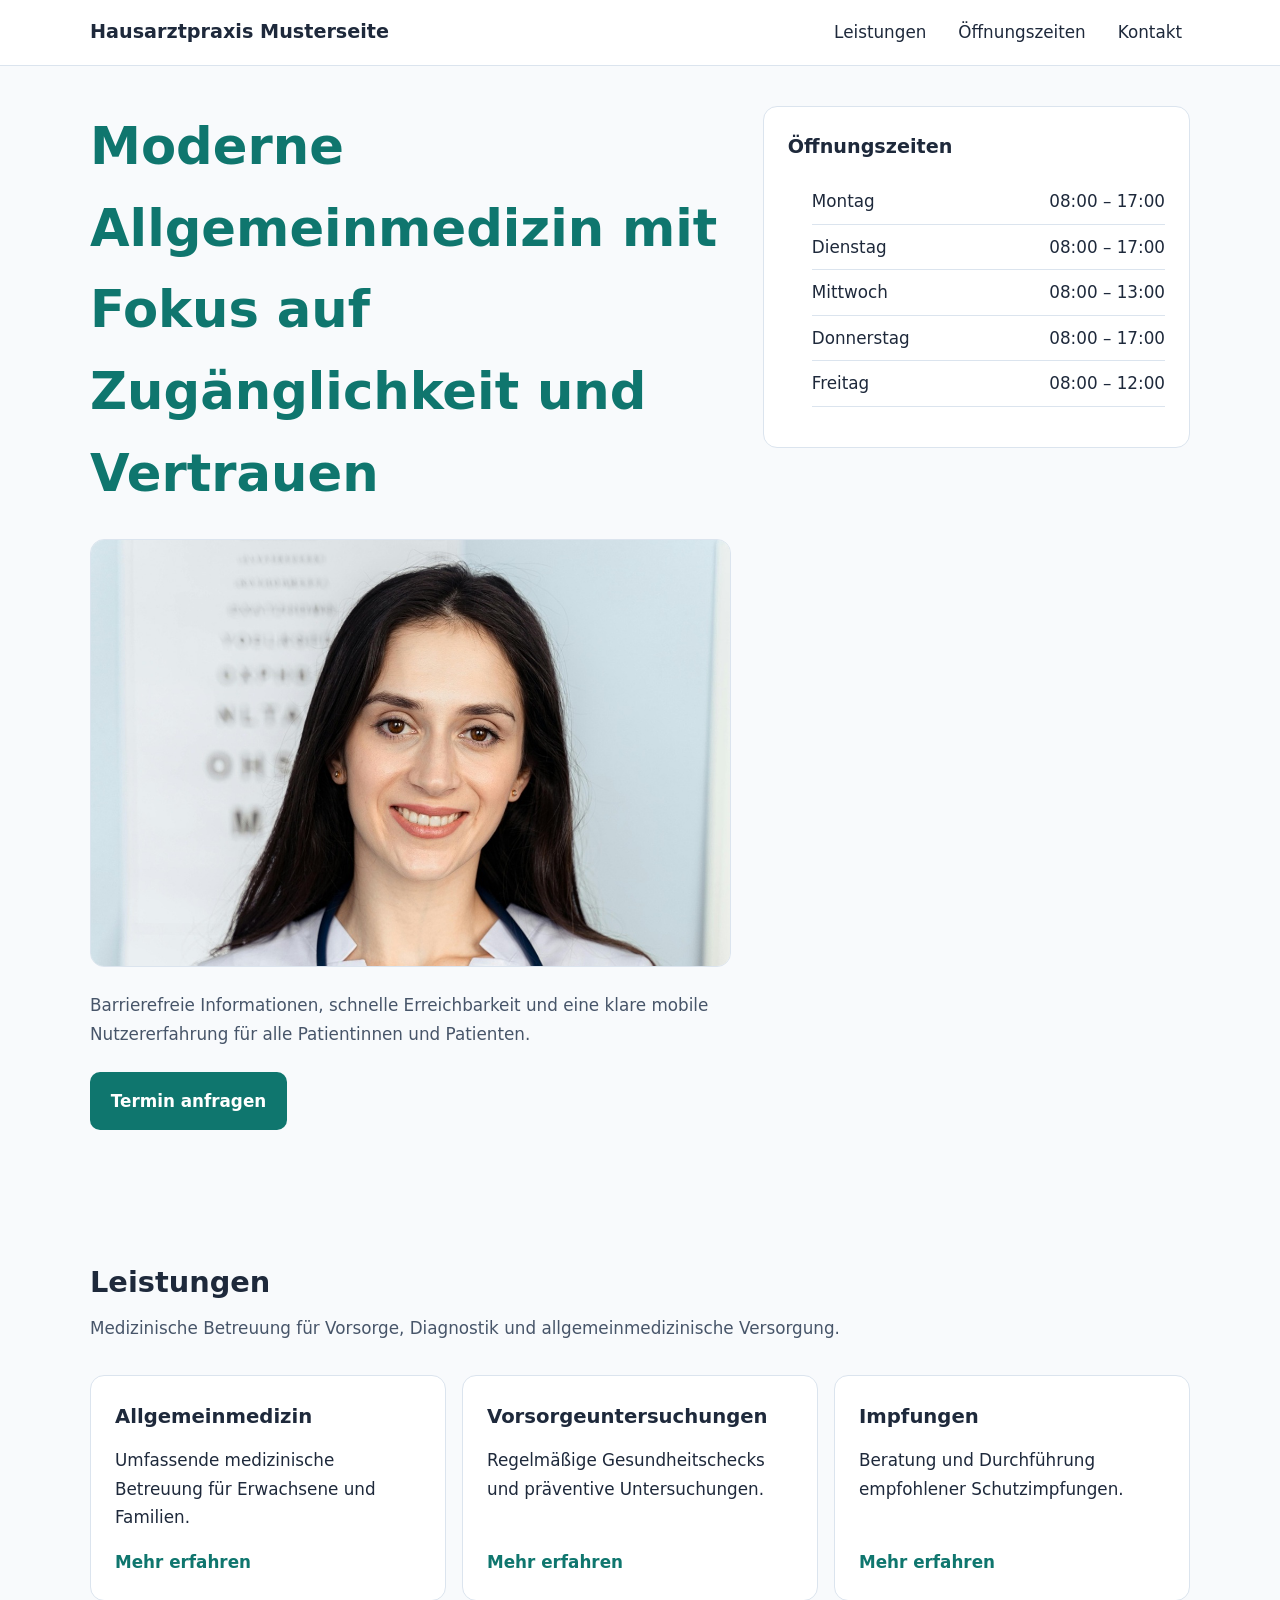
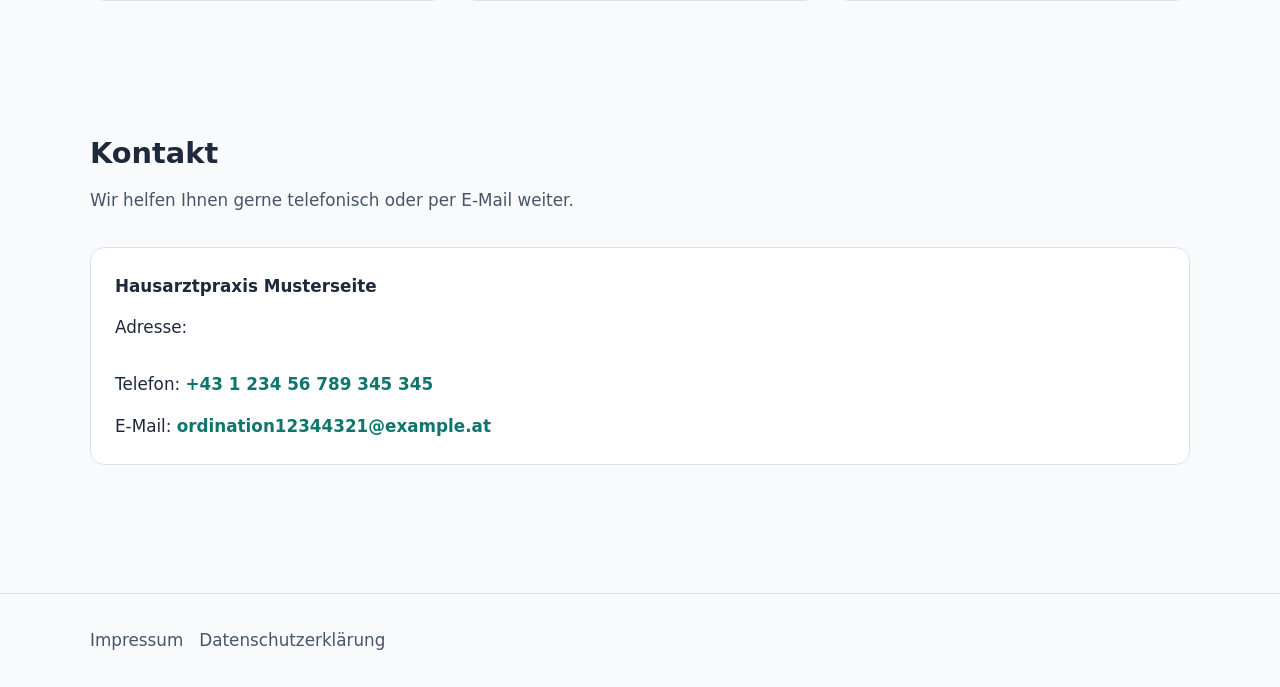
==== index.html @ db3a874a "delete test rename a href" ====
<!doctype html>
<html lang="de" dir="ltr">
  <head>
    <!-- Technische Grundlagen -->
    <meta charset="UTF-8" />
    <meta name="viewport" content="width=device-width, initial-scale=1.0" />

    <!-- SEO -->
    <title>Musterseite</title>
    <meta
      name="description"
      content="Musterseite"
    />
    <meta name="robots" content="index, follow" />

    <!-- Open Graph -->
    <meta property="og:type" content="website" />
    <meta property="og:title" content="Musterseite" />
    <meta
      property="og:description"
      content="Musterseite"
    />
    <!-- Absoluter Pfad für Social-Media-Vorschau -->
    <meta property="og:image" content="https://..." />
    <link rel="stylesheet" href="css/style.css" />
  </head>

  <body>
    <!-- Skip Link -->
    <a href="#main-content" class="skip-link"> Zum Inhalt springen </a>

    <!-- Header -->
    <header class="site-header">
      <div class="container header-inner">
        <a href="index.html" class="logo"> Hausarztpraxis Musterseite</a>

        <nav aria-label="Hauptnavigation">
          <ul class="nav-list">
            <li><a href="#leistungen">Leistungen</a></li>
            <li><a href="#oeffnungszeiten">Öffnungszeiten</a></li>
            <li><a href="#kontakt">Kontakt</a></li>
          </ul>
        </nav>
      </div>
    </header>

    <!-- Main -->
    <main id="main-content" tabindex="-1">
      <!-- Hero & Öffnungszeiten -->
      <section class="hero">
        <div class="container hero-content">
          <div class="hero-text">
            <h1>
              Moderne Allgemeinmedizin mit Fokus auf Zugänglichkeit und
              Vertrauen
            </h1>

            <!-- Lokaler Bildpfad aus deinem assets-Ordner -->
            <img
              src="../assets/img/aerztin.jpg"
              alt="Eine freundlich lächelnde Ärztin mit Stethoskop in einer hellen, modernen Arztpraxis."
              class="hero-image"
              width="1200"
              height="800"
            />

            <p>
              Barrierefreie Informationen, schnelle Erreichbarkeit und eine
              klare mobile Nutzererfahrung für alle Patientinnen und Patienten.
            </p>
            <a href="#kontakt" class="button"> Termin anfragen </a>
          </div>

          <!-- Öffnungszeiten -->
          <aside
            class="hero-card"
            id="oeffnungszeiten"
            aria-labelledby="hours-title"
          >
            <h2 id="hours-title">Öffnungszeiten</h2>

            <ul class="opening-hours">
              <li>
                <span>Montag</span>
                <span>08:00 – 17:00</span>
              </li>
              <li>
                <span>Dienstag</span>
                <span>08:00 – 17:00</span>
              </li>
              <li>
                <span>Mittwoch</span>
                <span>08:00 – 13:00</span>
              </li>
              <li>
                <span>Donnerstag</span>
                <span>08:00 – 17:00</span>
              </li>
              <li>
                <span>Freitag</span>
                <span>08:00 – 12:00</span>
              </li>
            </ul>
          </aside>
        </div>
      </section>

      <!-- Leistungen (KORRIGIERT: tabindex="-1" ermöglicht flüssiges Weitertabben nach Ankersprung) -->
      <section id="leistungen" aria-labelledby="services-title" tabindex="-1">
        <div class="container">
          <div class="section-title">
            <h2 id="services-title">Leistungen</h2>
            <p>
              Medizinische Betreuung für Vorsorge, Diagnostik und
              allgemeinmedizinische Versorgung.
            </p>
          </div>

          <!-- KORRIGIERT: Barrierefreie "Mehr erfahren"-Links mit sr-only Zusatz -->
          <div class="services-grid">
            <article class="service-card">
              <h3>Allgemeinmedizin</h3>
              <p>
                Umfassende medizinische Betreuung für Erwachsene und Familien.
              </p>
              <a
                href="leistungen.html#allgemeinmedizin-title"
                class="service-link"
              >
                Mehr erfahren
                <span class="sr-only"
                  >über Allgemeinmedizin & Akutversorgung</span
                >
              </a>
            </article>

            <article class="service-card">
              <h3>Vorsorgeuntersuchungen</h3>
              <p>
                Regelmäßige Gesundheitschecks und präventive Untersuchungen.
              </p>
              <a href="leistungen.html#vorsorge-title" class="service-link">
                Mehr erfahren
                <span class="sr-only">über Vorsorgeuntersuchungen</span>
              </a>
            </article>

            <article class="service-card">
              <h3>Impfungen</h3>
              <p>Beratung und Durchführung empfohlener Schutzimpfungen.</p>
              <a href="leistungen.html#impfung-title" class="service-link">
                Mehr erfahren
                <span class="sr-only">über Impfberatung & Impfungen</span>
              </a>
            </article>
          </div>
        </div>
      </section>

      <!-- Kontakt (KORRIGIERT: tabindex="-1" fixiert den Tastatur-Fokus nach Ankersprung) -->
      <section id="kontakt" aria-labelledby="contact-title" tabindex="-1">
        <div class="container">
          <div class="section-title">
            <h2 id="contact-title">Kontakt</h2>
            <p>Wir helfen Ihnen gerne telefonisch oder per E-Mail weiter.</p>
          </div>

          <div class="contact-box">
            <address>
              <p><strong>Hausarztpraxis Musterseite</strong></p>
              <p>Adresse: </p>
              <br />
              <p>
                Telefon:
                <a href="tel:+43123456789345345" class="contact-link">
                  +43 1 234 56 789 345 345 
                </a>
              </p>
              <p>
                E-Mail:
                <a href="mailto:ordination12344321@example.at" class="contact-link">
                  ordination12344321@example.at
                </a>
              </p>
            </address>
          </div>
        </div>
      </section>
    </main>

    <!-- Footer -->

    <!-- FERTIGER FOOTER FÜR ALLE DATEIEN -->
    <footer>
      <div class="container footer-inner">
        <nav aria-label="Rechtliche Links">
          <ul class="footer-nav">
            <!-- Präzise Verlinkung auf deine HTML-Dateien -->
            <li><a href="impressum.html">Impressum</a></li>
            <li><a href="datenschutz.html">Datenschutzerklärung</a></li>
          </ul>
        </nav>
      </div>
    </footer>
  </body>
</html>
---- css/style.css ----
/* ==========================================================================
   1. DESIGN-SYSTEM (Zentrale CSS-Variablen)
   ========================================================================== */
:root {
  --color-bg: #f8fafc;
  --color-surface: #ffffff;
  --color-text: #1e293b;
  --color-muted: #475569;
  --color-primary: #0f766e;
  --color-primary-hover: #115e59;
  --color-border: #dbe4ee;

  --radius: 14px;

  --space-xs: 0.5rem;
  --space-sm: 1rem;
  --space-md: 1.5rem;
  --space-lg: 2.5rem;
  --space-xl: 4rem;

  --container-wide: 1100px; /* Für Startseite (index.html) */
  --container-narrow: 800px; /* Für Lesbarkeits-Fokus (Leistungen, Impressum, DSGVO) */

  --font-main:
    system-ui, -apple-system, BlinkMacSystemFont, "Segoe UI", Roboto, Helvetica,
    Arial, sans-serif;
}

/* ==========================================================================
   2. GLOBAL RESET & BASICS
   ========================================================================== */
* {
  box-sizing: border-box;
  margin: 0;
  padding: 0;
}

html {
  scroll-behavior: smooth;
}

body {
  font-family: var(--font-main);
  background: var(--color-bg);
  color: var(--color-text);
  line-height: 1.7;
  font-size: 1.05rem;
}

img {
  max-width: 100%;
  display: block;
}

a {
  color: inherit;
}

/* ==========================================================================
   3. BARRIEREFREIHEIT & FOKUS (A11y)
   ========================================================================== */
.skip-link {
  position: absolute;
  top: -100px;
  left: 1rem;
  background: var(--color-primary);
  color: white;
  padding: 0.8rem 1.2rem;
  border-radius: 6px;
  text-decoration: none;
  font-weight: 600;
  z-index: 100;
  transition: top 0.2s ease;
}

.skip-link:focus {
  top: 1rem;
  outline: 3px solid black;
}

a:focus,
button:focus,
summary:focus {
  outline: none;
}

a:focus-visible,
button:focus-visible,
summary:focus-visible,
section:focus-visible,
.contact-box:focus-visible {
  outline: 3px solid var(--color-primary);
  outline-offset: 4px;
  border-radius: 4px;
}

.sr-only {
  position: absolute;
  width: 1px;
  height: 1px;
  padding: 0;
  margin: -1px;
  overflow: hidden;
  clip: rect(0, 0, 0, 0);
  white-space: nowrap;
  border: 0;
}

/* ==========================================================================
   4. LAYOUT-BEHÄLTER
   ========================================================================== */
/* Breiter Container (z. B. Startseite mit Raster) */
.container {
  width: min(100% - 2rem, var(--container-wide));
  margin-inline: auto;
}

/* Schmaler Container für optimale Text-Lesbarkeit */
.container-text {
  width: min(100% - 2rem, var(--container-narrow));
  margin-inline: auto;
}

section {
  padding-block: var(--space-xl);
}

section:focus {
  outline: none;
}

/* ==========================================================================
   5. HEADER & NAVIGATION
   ========================================================================== */
.site-header {
  background: var(--color-surface);
  border-bottom: 1px solid var(--color-border);
  position: sticky;
  top: 0;
  z-index: 50;
}

.header-inner {
  display: flex;
  flex-direction: column;
  gap: 1rem;
  padding-block: 1rem;
}

.logo {
  font-size: 1.2rem;
  font-weight: 700;
  text-decoration: none;
}

.nav-list {
  list-style: none;
  display: flex;
  flex-wrap: wrap;
  gap: 1rem;
}

.nav-list a {
  text-decoration: none;
  font-weight: 500;
  padding: 0.25rem 0.5rem;
  border-radius: 4px;
}

.nav-list a:hover {
  color: var(--color-primary);
  background: #f1f5f9;
}

/* ==========================================================================
   6. HERO-SEKTION (STARTSEITE)
   ========================================================================== */
.hero {
  padding-top: var(--space-lg);
}

.hero-content {
  display: grid;
  gap: 2rem;
}

.hero-text h1 {
  font-size: 2.2rem;
  line-height: 1.2;
  margin-bottom: 1.5rem;
}

.hero-image {
  width: 100%;
  height: auto;
  max-height: 380px;
  object-fit: cover;
  object-position: center 25%;
  border-radius: var(--radius);
  margin-bottom: 1.5rem;
  border: 1px solid var(--color-border);
}

.hero-text p {
  color: var(--color-muted);
  margin-bottom: 1.5rem;
}

.button {
  display: inline-block;
  background: var(--color-primary);
  color: white;
  padding: 0.9rem 1.3rem;
  border-radius: 10px;
  text-decoration: none;
  font-weight: 600;
}

.button:hover {
  background: var(--color-primary-hover);
}

.hero-card {
  background: white;
  padding: 1.5rem;
  border-radius: var(--radius);
  border: 1px solid var(--color-border);
}

.hero-card h2 {
  margin-bottom: 1rem;
  font-size: 1.2rem;
}

.opening-hours {
  list-style: none;
}

.opening-hours li {
  display: flex;
  justify-content: space-between;
  padding-block: 0.5rem;
  border-bottom: 1px solid var(--color-border);
}

/* ==========================================================================
   7. INHALTE (LEISTUNGEN-RASTER & DETAIL-ARTIKEL)
   ========================================================================== */
.section-title {
  margin-bottom: 2rem;
}

.section-title h2 {
  font-size: 1.8rem;
  margin-bottom: 0.5rem;
}

.section-title p,
.lead {
  color: var(--color-muted);
}

.lead {
  font-size: 1.25rem;
  margin-bottom: 3rem;
}

/* Raster für die Startseite */
.services-grid {
  display: grid;
  gap: 1rem;
}

/* Einzelne Karte auf Startseite */
.service-card {
  background: white;
  border: 1px solid var(--color-border);
  padding: 1.5rem;
  border-radius: var(--radius);
  display: flex;
  flex-direction: column;
  align-items: flex-start;
}

.service-card h3 {
  margin-bottom: 0.8rem;
}

.service-link {
  display: inline-block;
  margin-top: auto;
  padding-top: 1rem;
  color: var(--color-primary);
  text-decoration: none;
  font-weight: 600;
}

.service-link:hover {
  text-decoration: underline;
}

/* Große Text-Karte auf der Detailseite */
main h1 {
  font-size: clamp(2rem, 4vw, 4rem); /* Schrift wächst mit dem Bildschirm */
  font-weight: light;
  line-height: 1.6;
  color: var(--color-primary);
  margin-bottom: 0.5rem;  
}

.detailed-service {
  background: var(--color-surface);
  border: 1px solid var(--color-border);
  padding: 2rem;
  border-radius: var(--radius);
  margin-bottom: 2rem;
}

.detailed-service h2 {
  font-size: 1.6rem;
  margin-bottom: 1rem;
  color: var(--color-text);
}

.detailed-service p {
  margin-bottom: 1rem;
}

/* ==========================================================================
   8. ACCORDION (Zusatz-Details via <details>)
   ========================================================================== */
details {
  background: #f1f5f9;
  border-radius: 8px;
  margin-top: 1.5rem;
  overflow: hidden;
}

summary {
  padding: 1rem;
  font-weight: 600;
  cursor: pointer;
  color: var(--color-primary);
  list-style: none;
  display: flex;
  justify-content: space-between;
  align-items: center;
}

summary::-webkit-details-marker {
  display: none;
}

summary::after {
  content: "▼";
  font-size: 0.8rem;
  transition: transform 0.2s;
}

details[open] summary::after {
  transform: rotate(180deg);
}

.details-content {
  padding: 1rem;
  background: var(--color-surface);
  border-top: 1px solid var(--color-border);
}

.details-content ul {
  margin-left: 1.25rem;
  margin-top: 0.5rem;
}

.details-content li {
  margin-bottom: 0.5rem;
}

/* ==========================================================================
   9. KONTAKT-BOX & TEXT-LINKS
   ========================================================================== */
.contact-box {
  background: white;
  border: 1px solid var(--color-border);
  padding: 1.5rem;
  border-radius: var(--radius);
}

.contact-box address {
  font-style: normal;
}

.contact-box p + p {
  margin-top: 0.8rem;
}

.contact-link,
.phone-link {
  color: var(--color-primary);
  text-decoration: none;
  font-weight: 600;
}

.contact-link:hover,
.phone-link:hover {
  text-decoration: underline;
}

/* ==========================================================================
   10. FOOTER & RECHTLICHE SEITEN (Impressum / DSGVO)
   ========================================================================== */
footer {
  border-top: 1px solid var(--color-border);
  padding-block: 2rem;
  margin-top: 4rem;
  color: var(--color-muted);
}

.footer-inner {
  display: flex;
  justify-content: space-between;
  align-items: center;
  flex-wrap: wrap;
  gap: 1rem;
}

.footer-nav {
  list-style: none;
  display: flex;
  gap: 1rem;
}

.footer-nav a {
  text-decoration: none;
}

.footer-nav a:hover {
  color: var(--color-primary);
}

/* Spezifische Textlisten im Impressum/DSGVO */
main ul {
  margin-left: 1.5rem;
  margin-bottom: 1rem;
}

/* ==========================================================================
   11. DESKTOP MEDIA QUERIES (Ab 768px Bildbreite)
   ========================================================================== */
@media (min-width: 768px) {
  .header-inner {
    flex-direction: row;
    justify-content: space-between;
    align-items: center;
  }

  .hero-content {
    grid-template-columns: 1.2fr 0.8fr;
    align-items: start;
  }

  .services-grid {
    grid-template-columns: repeat(3, 1fr);
  }

  .hero-text h1 {
    font-size: clamp(2rem, 4vw, 4rem); /* Schrift wächst mit dem Bildschirm */
    font-weight: light;
    line-height: 1.6;
  }

  .hero-image {
    max-height: 450px;
  }
}
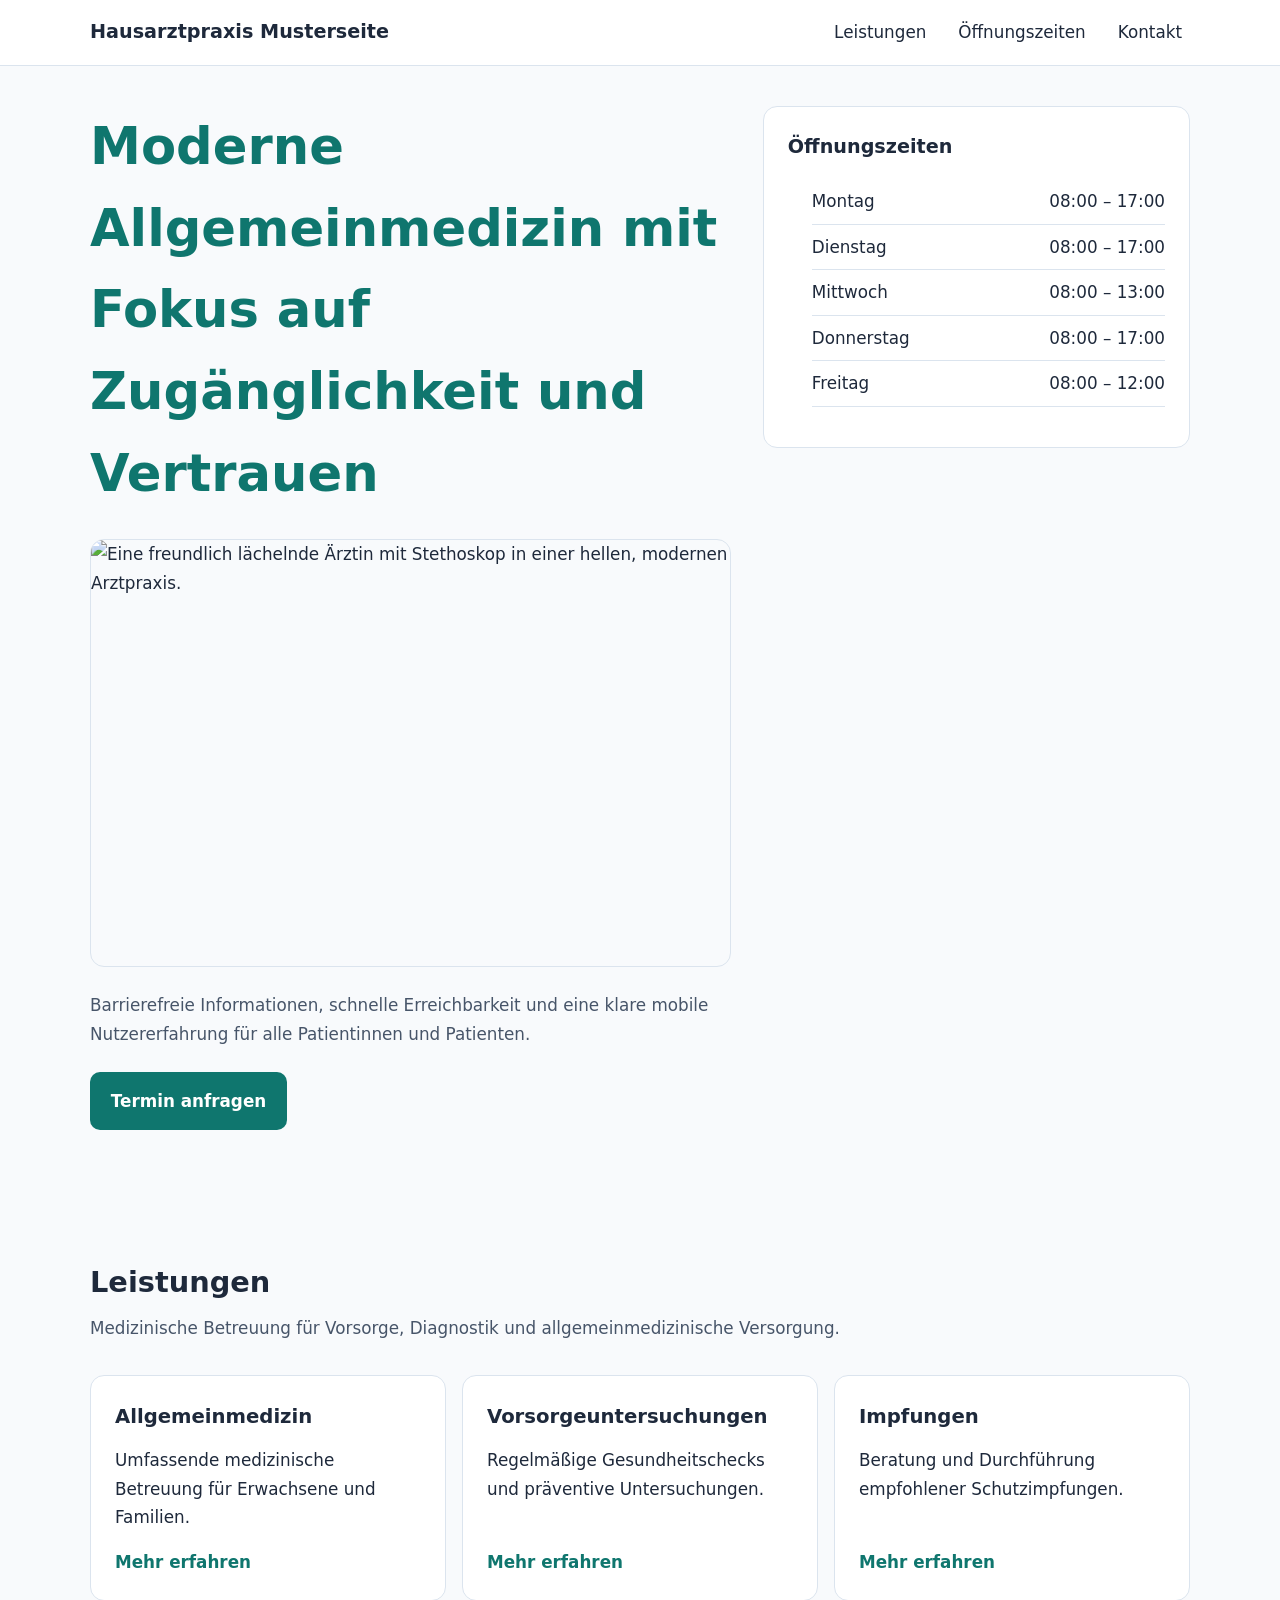
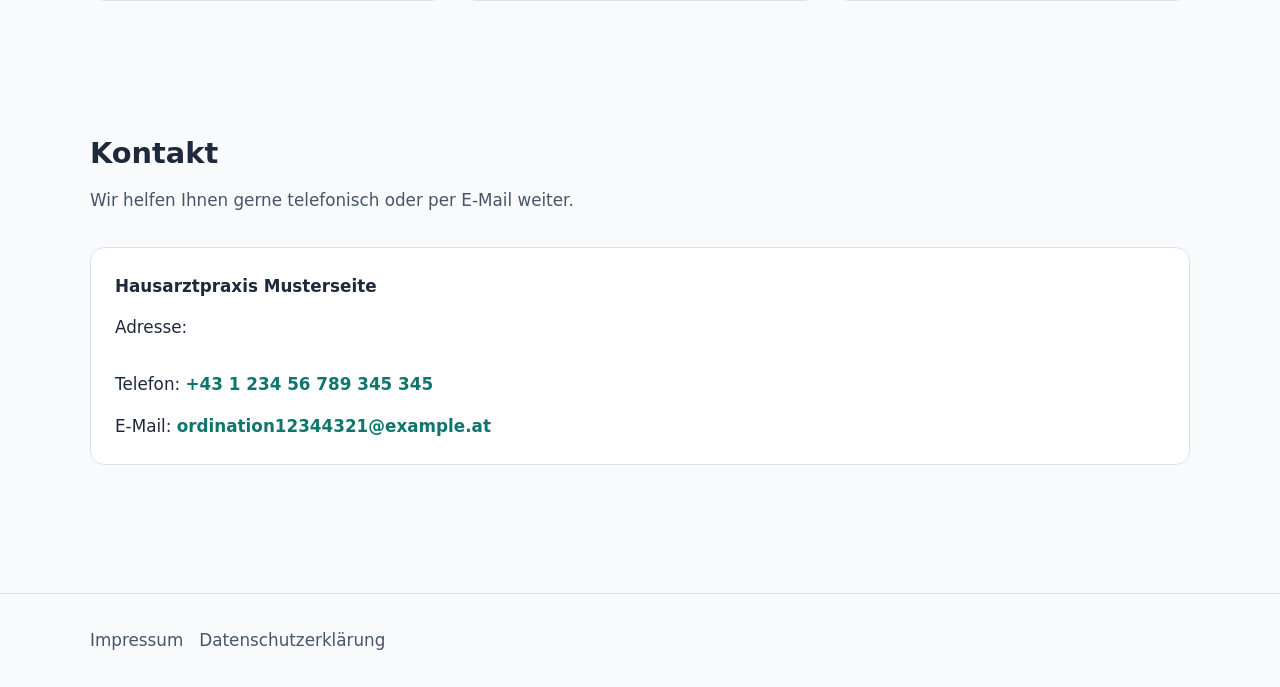
==== commit e0479933: "Fix image" ====
--- a/index.html
+++ b/index.html
@@ -57,7 +57,7 @@
 
             <!-- Lokaler Bildpfad aus deinem assets-Ordner -->
             <img
-              src="../assets/img/aerztin.jpg"
+              src="../assets/img/aerztin.JPG"
               alt="Eine freundlich lächelnde Ärztin mit Stethoskop in einer hellen, modernen Arztpraxis."
               class="hero-image"
               width="1200"
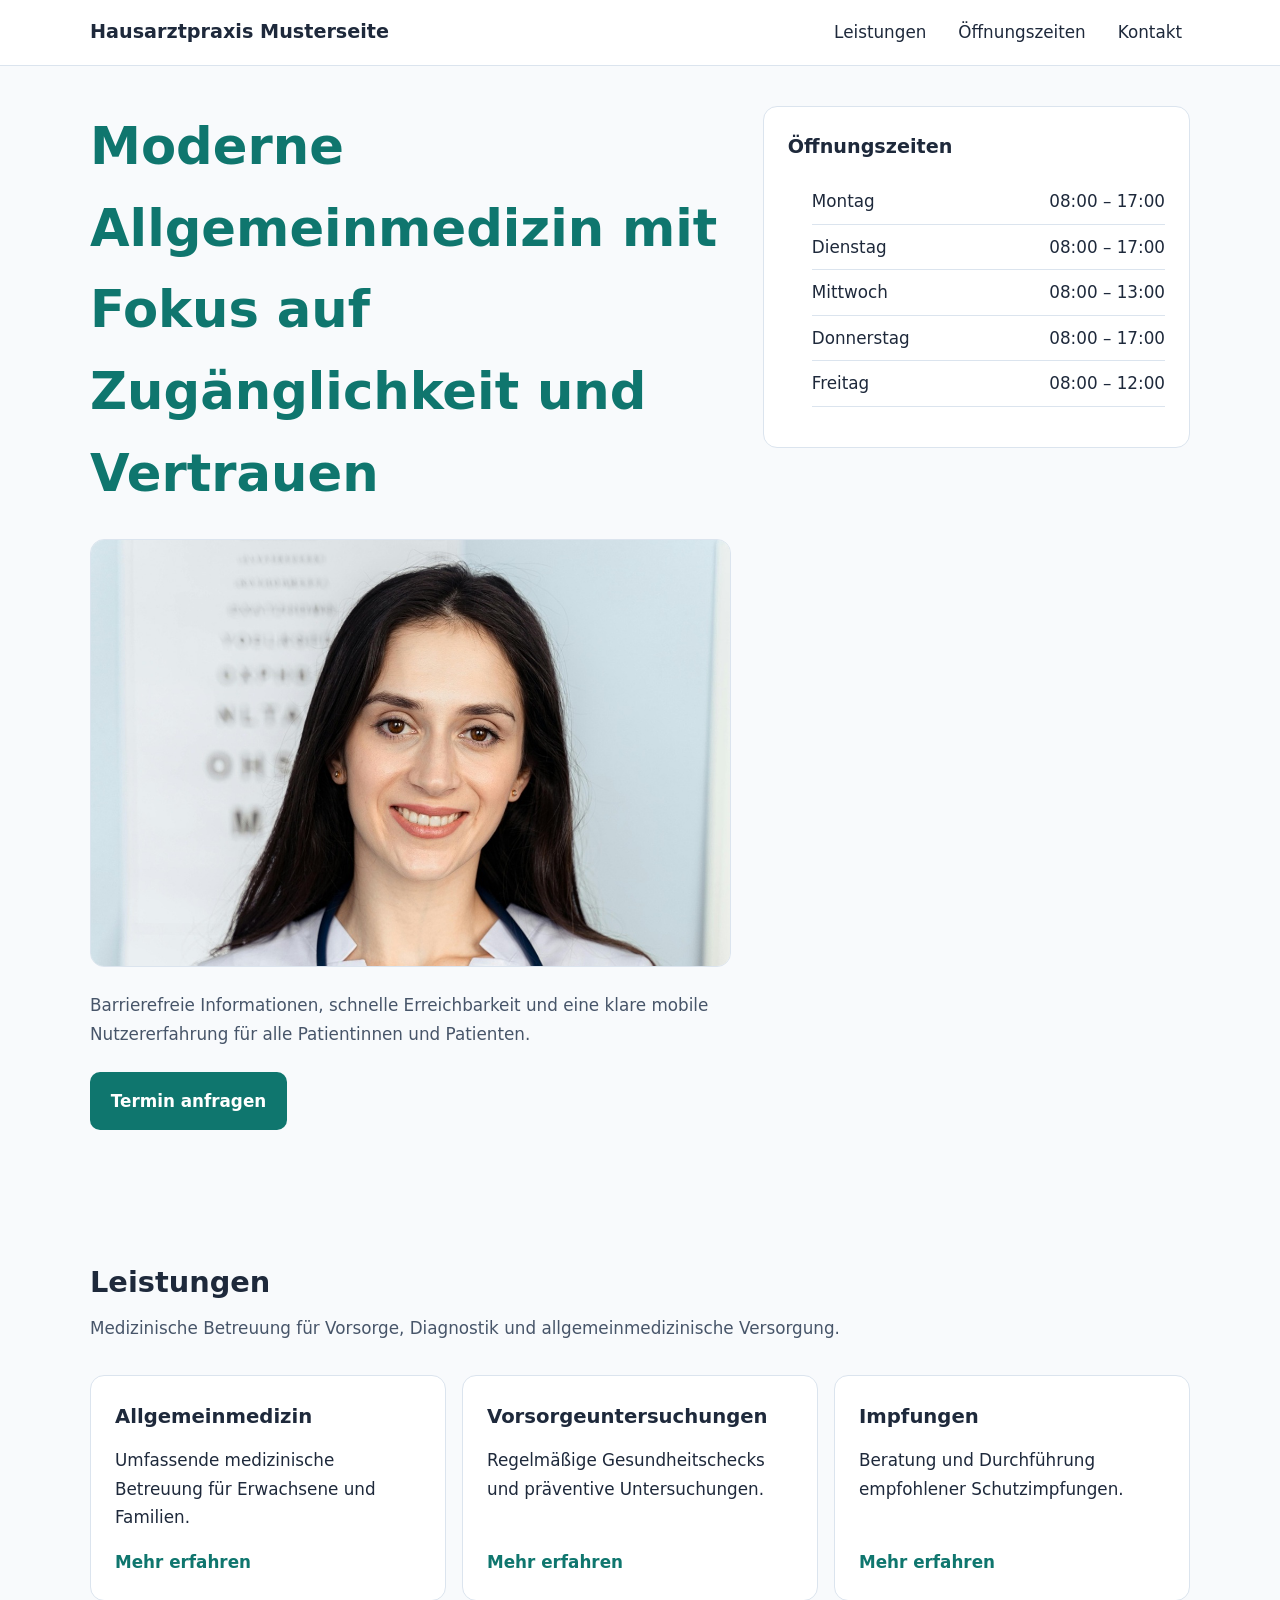
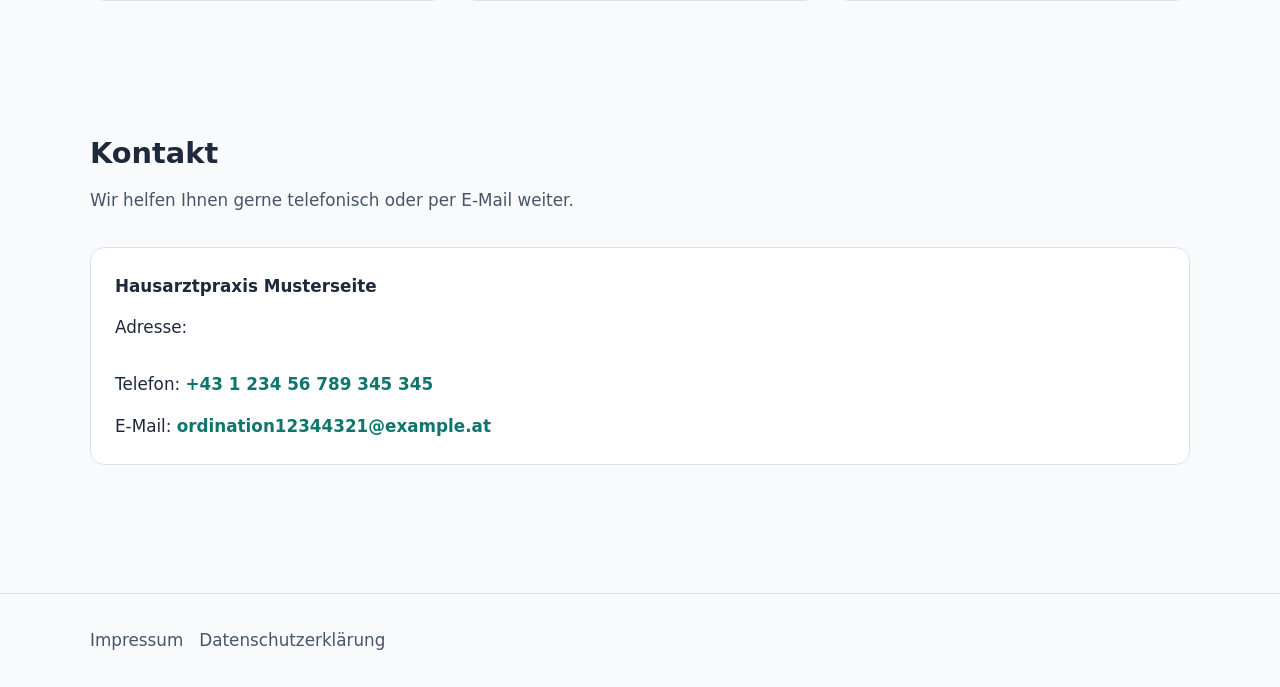
==== commit eae3d072: "Fix image" ====
--- a/index.html
+++ b/index.html
@@ -57,7 +57,7 @@
 
             <!-- Lokaler Bildpfad aus deinem assets-Ordner -->
             <img
-              src="../assets/img/aerztin.JPG"
+              src="assets/img/aerztin.jpg"
               alt="Eine freundlich lächelnde Ärztin mit Stethoskop in einer hellen, modernen Arztpraxis."
               class="hero-image"
               width="1200"
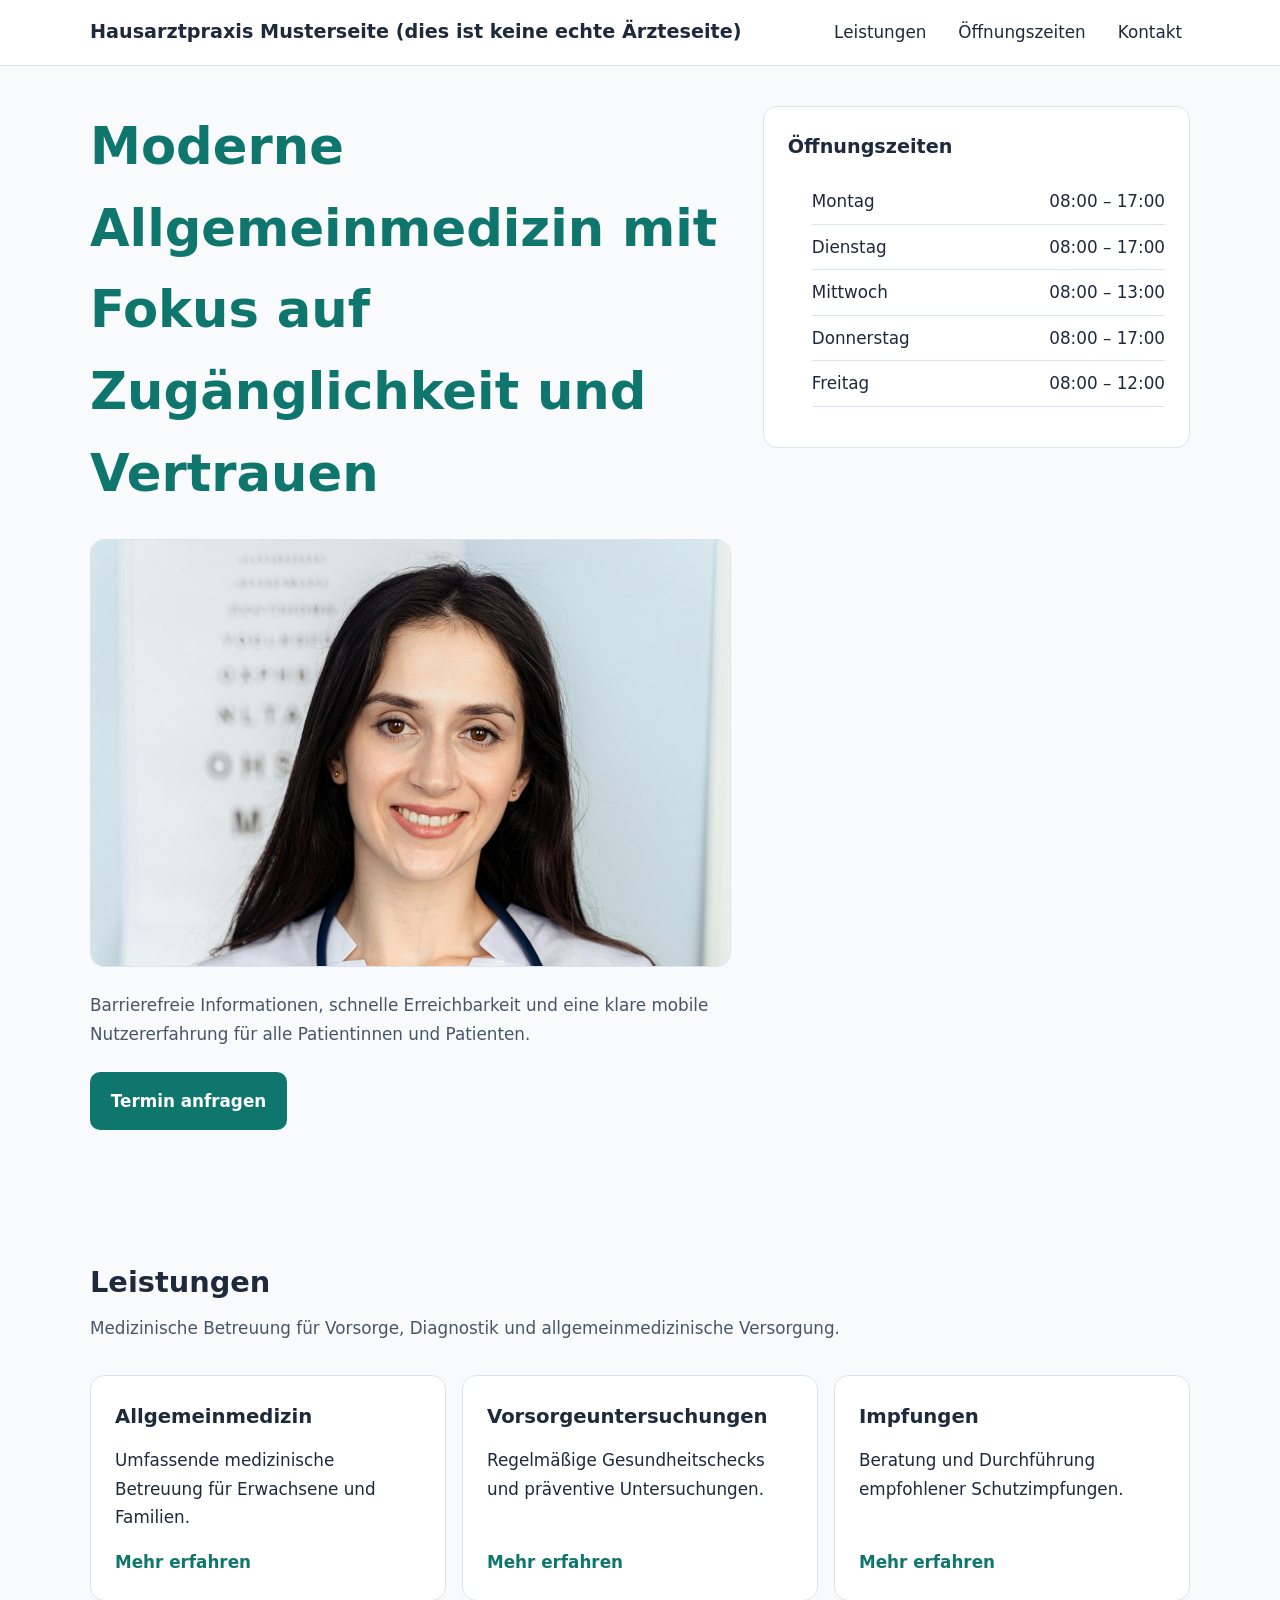
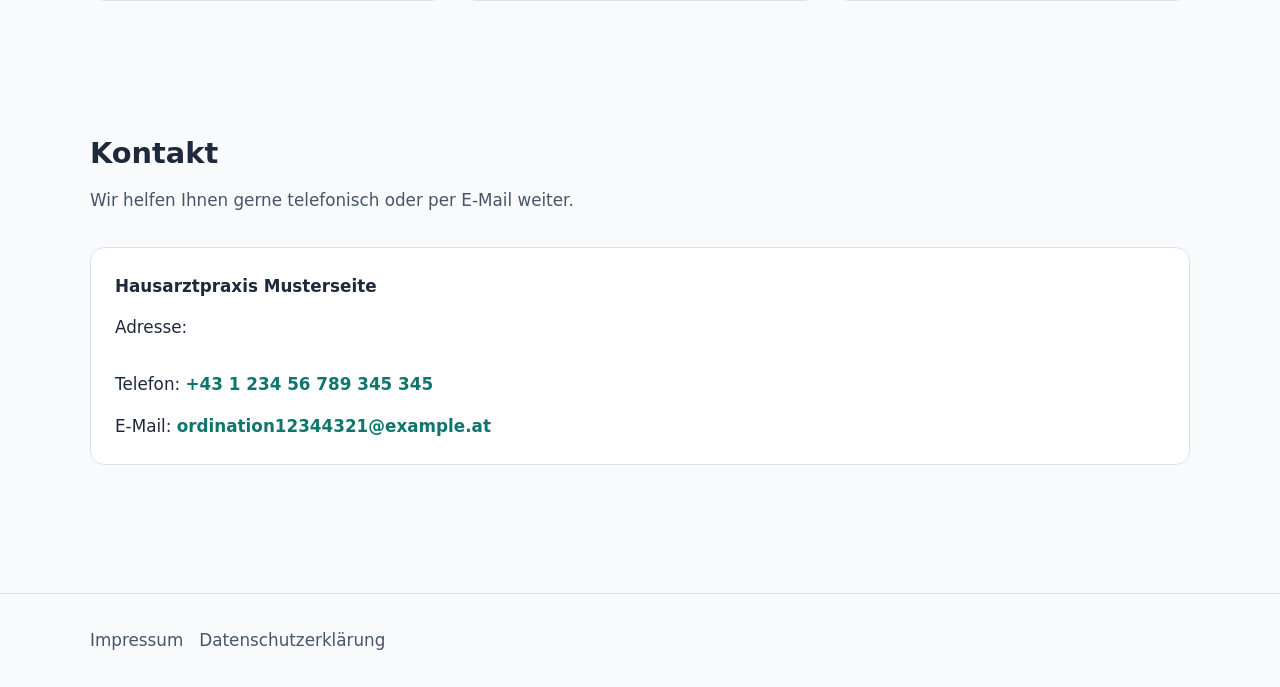
==== commit d7f2ad72: "Fix image" ====
--- a/index.html
+++ b/index.html
@@ -32,7 +32,9 @@
     <!-- Header -->
     <header class="site-header">
       <div class="container header-inner">
-        <a href="index.html" class="logo"> Hausarztpraxis Musterseite</a>
+        <a href="index.html" class="logo"> 
+          Hausarztpraxis Musterseite (dies ist keine echte Ärzteseite)
+        </a>
 
         <nav aria-label="Hauptnavigation">
           <ul class="nav-list">
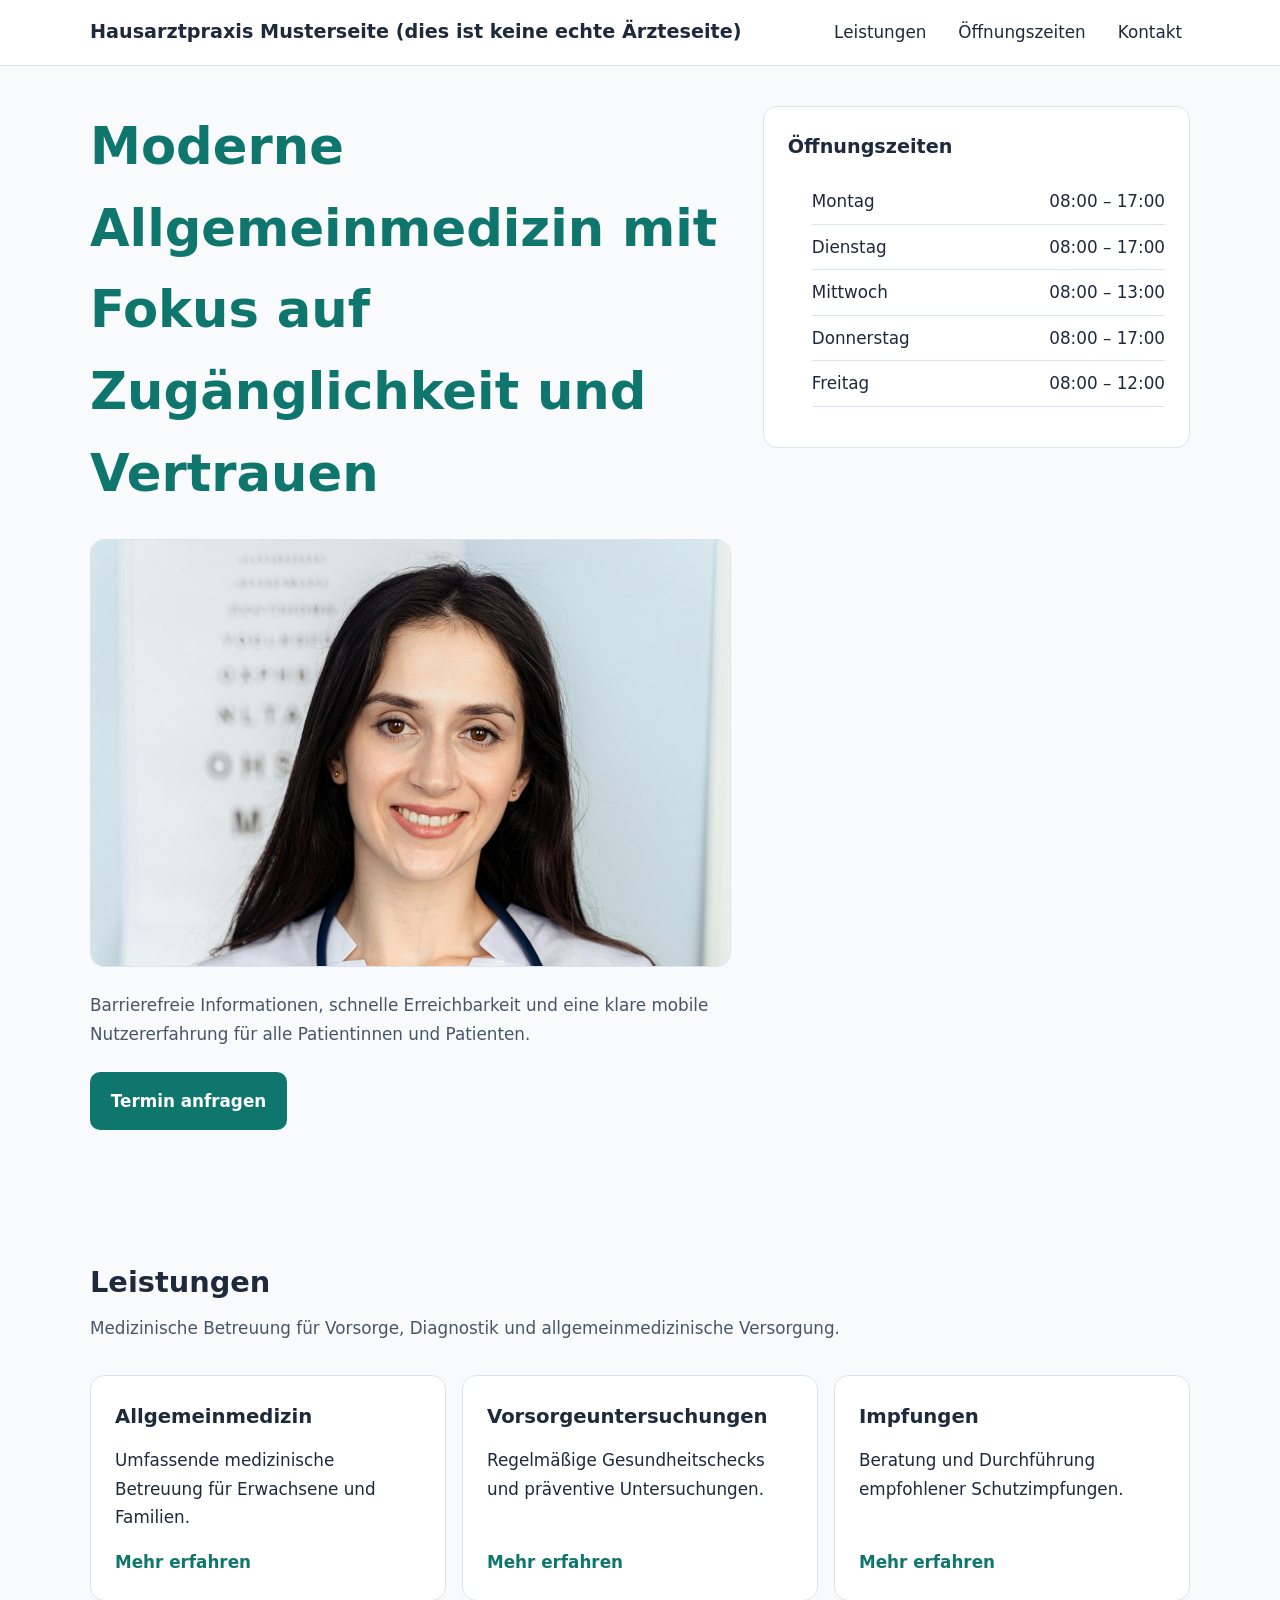
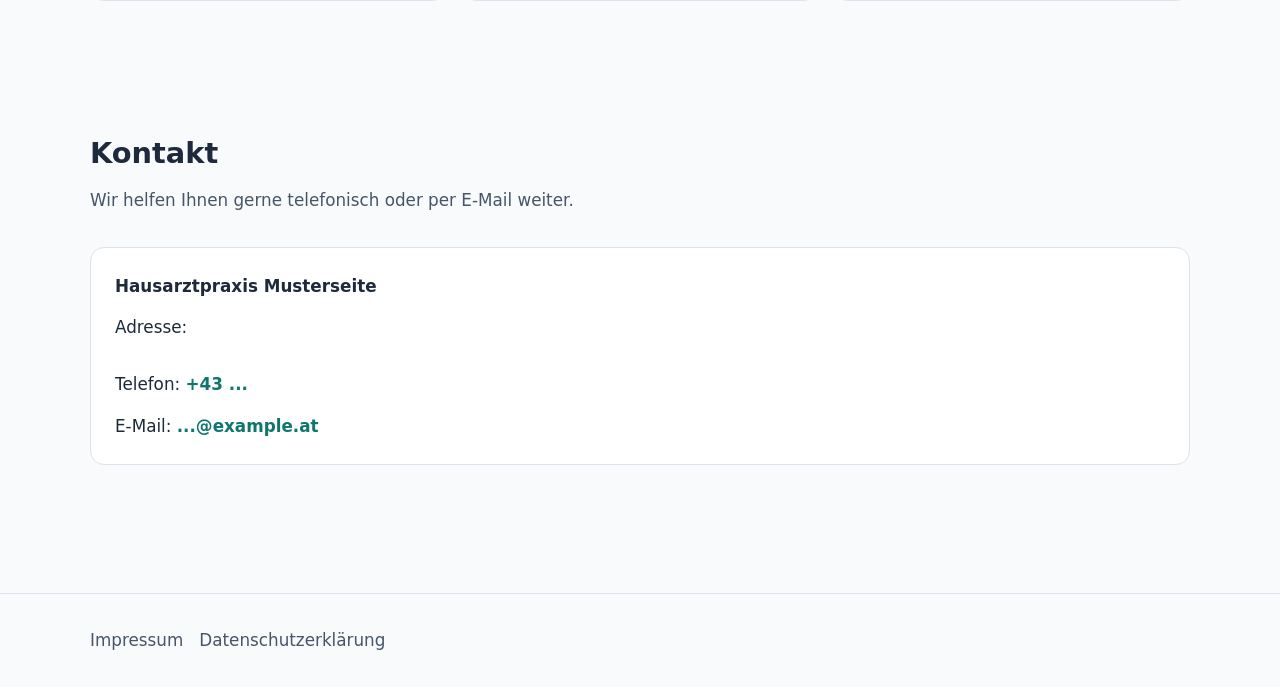
==== commit 9cccc6ff: "Tel geändert" ====
--- a/index.html
+++ b/index.html
@@ -174,14 +174,14 @@
               <br />
               <p>
                 Telefon:
-                <a href="tel:+43123456789345345" class="contact-link">
-                  +43 1 234 56 789 345 345 
+                <a href="tel:+43 ..." class="contact-link">
+                  +43 ...
                 </a>
               </p>
               <p>
                 E-Mail:
-                <a href="mailto:ordination12344321@example.at" class="contact-link">
-                  ordination12344321@example.at
+                <a href="mailto:...@example.at" class="contact-link">
+                  ...@example.at
                 </a>
               </p>
             </address>
